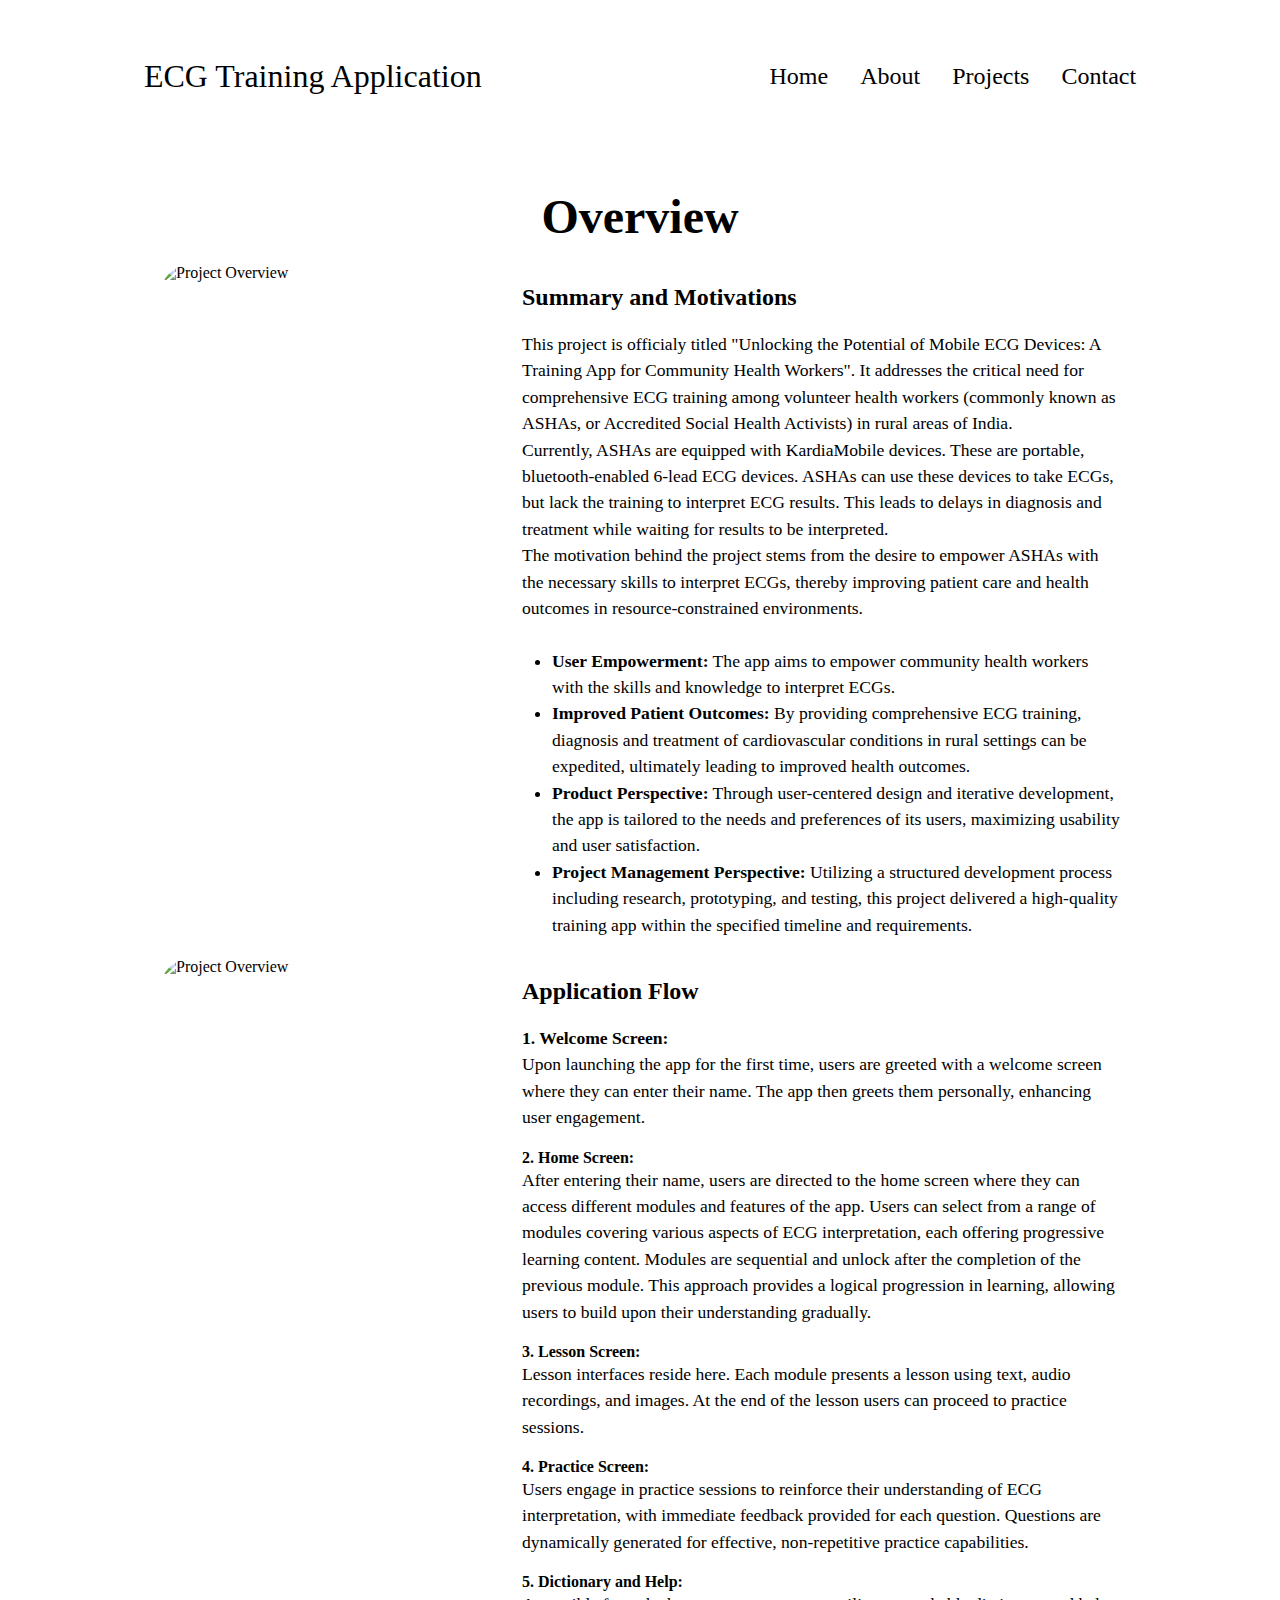
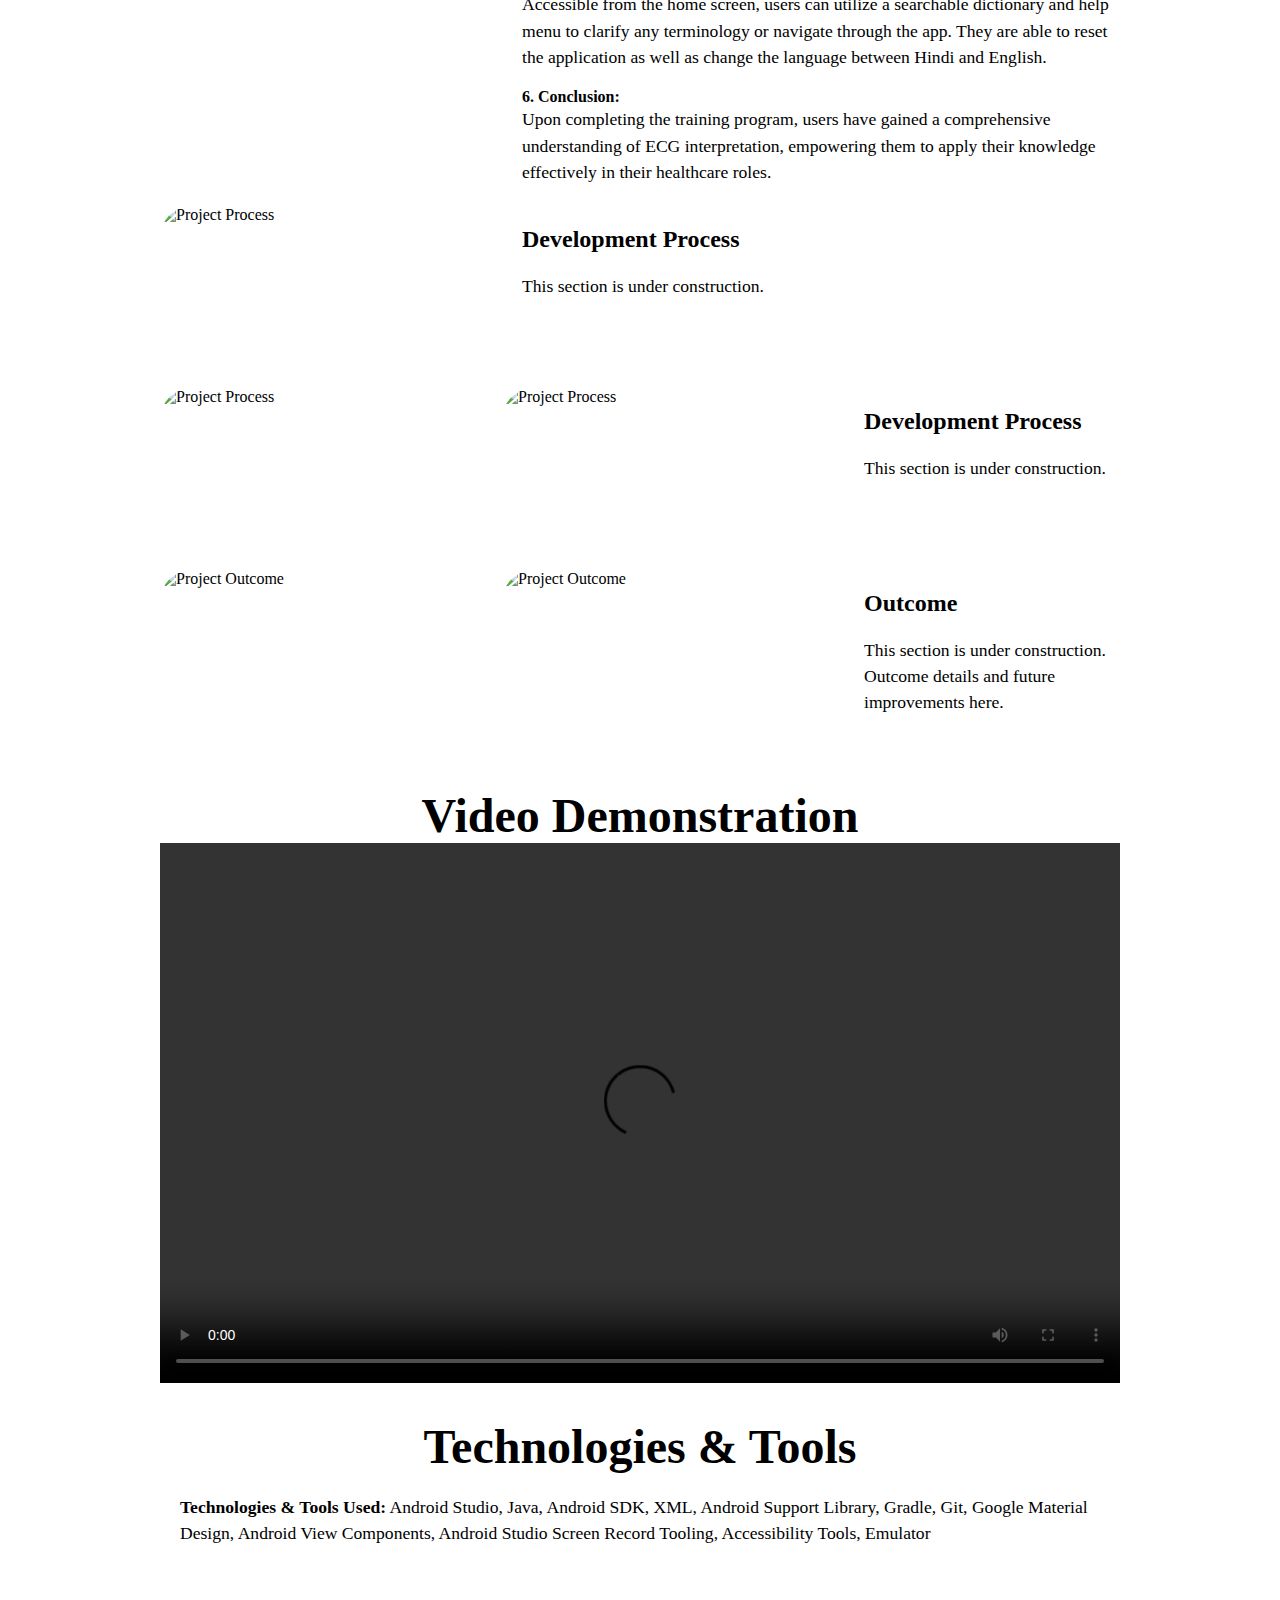
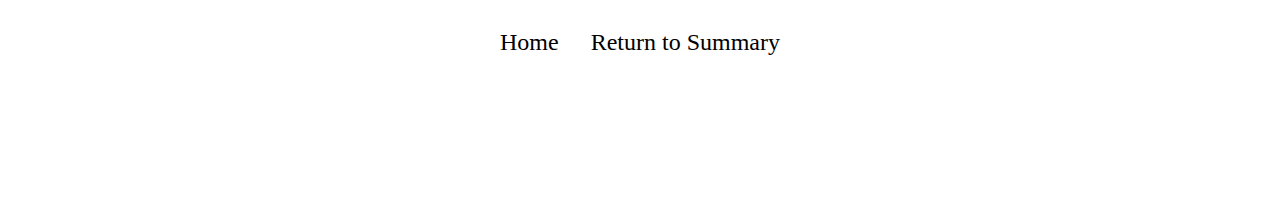
==== cvd.html @ 4362ef76 "Add CVD Page" ====
<!-- ----------------- -->
<!-- CVD Project          -->
<!-- ----------------- -->

<!DOCTYPE html>
<html lang="en">

<head>
    <meta charset="UTF-8">
    <meta name="viewport" content="width=device-width, initial-scale=1.0">
    <title>ECG Training Application Project</title>
    <link rel="stylesheet" href="mediaqueries.css" />
    <link rel="stylesheet" href="style.css" />
</head>

<body>
    <header>
        <!-- Navigation Menu on Desktop -->
        <nav id="desktop-nav">
            <div class="logo">ECG Training Application</div>
            <div>
                <ul class="nav-links">
                    <li><a href="index.html#index">Home</a></li>
                    <li><a href="index.html#about">About</a></li>
                    <li><a href="index.html#projects">Projects</a></li>
                    <li><a href="index.html#contact">Contact</a></li>
                </ul>
            </div>
        </nav>
        <!-- Navigation Menu on Mobile, and Smaller Screens -->
        <nav id="hamburger-nav">
            <div class="hamburger-menu">
                <div class="hamburger-icon" onclick="toggleMenu()">
                    <span></span>
                    <span></span>
                    <span></span>
                </div>
                <div class="menu-links">
                    <li><a href="index.html#index">Home</a></li>
                    <li><a href="index.html#about">About</a></li>
                    <li><a href="index.html#projects">Projects</a></li>
                    <li><a href="index.html#contact">Contact</a></li>
                </div>
            </div>
        </nav>
    </header>
    <main>
        <!-- Introduction and Overview for the Project -->
        <section id="project-overview">
            <h1 class="title">Overview</h1>
            <!-- First Image and Text for Project Overview -->
            <div class="image-with-text">
                <img src="./assets/cvd/cvd-home.png" alt="Project Overview" class="project-phase-image" />
                <div class="project-text-container">
                    <h2>Summary and Motivations</h2>
                    <p>This project is officialy titled "Unlocking the Potential of Mobile ECG Devices: A Training App
                        for Community Health Workers".
                        It addresses the critical need for comprehensive ECG training among volunteer health workers
                        (commonly known as ASHAs, or
                        Accredited Social Health Activists) in rural areas of India.
                        <br>
                        Currently, ASHAs are equipped with KardiaMobile devices. These are portable, bluetooth-enabled
                        6-lead
                        ECG devices. ASHAs can use these devices to take ECGs, but lack the training to interpret ECG
                        results. This leads to delays in
                        diagnosis and treatment while waiting for results to be interpreted. <br>

                        The motivation behind the project stems from the desire to empower ASHAs with the necessary
                        skills to interpret
                        ECGs, thereby improving patient care and health outcomes in resource-constrained environments.
                        <br> <br>

                    <ul>
                        <li><strong>User Empowerment:</strong> The app aims to empower community health workers with the
                            skills and knowledge to interpret ECGs.</li>
                        <li><strong>Improved Patient Outcomes:</strong> By providing comprehensive ECG training,
                            diagnosis and treatment of cardiovascular conditions in rural settings can be expedited,
                            ultimately leading to improved health outcomes.</li>
                        <li><strong>Product Perspective:</strong> Through user-centered design and iterative
                            development, the app is tailored to the needs and preferences of its users, maximizing
                            usability and user satisfaction.</li>
                        <li><strong>Project Management Perspective:</strong> Utilizing a structured development process
                            including research, prototyping, and testing, this project delivered a high-quality training
                            app within the specified timeline and requirements.</li>
                    </ul>


                    </p>
                </div>
            </div>
            <!-- Second Image and Text for Project Overview -->
            <div class="image-with-text">
                <img src="./assets/cvd/cvd-app-flow.png" alt="Project Overview" class="project-phase-image" />
                <div class="project-text-container">
                    <h2>Application Flow</h2>
                    <p>
                        <strong>1. Welcome Screen:</strong>
                    <p>Upon launching the app for the first time, users are greeted with a welcome screen where they can
                        enter their name. The app then greets them personally, enhancing user engagement.</p>
                    <br>
                    <strong>2. Home Screen:</strong>
                    <p>After entering their name, users are directed to the home screen where they can access different
                        modules and features of the app.
                        Users can select from a range of modules covering various aspects of ECG interpretation, each
                        offering progressive learning content.
                        Modules are sequential and unlock after the completion of the previous module. This approach
                        provides a logical progression in learning,
                        allowing users to build upon their understanding gradually.</p>
                    </p>
                    <br>
                    <strong>3. Lesson Screen:</strong>
                    <p>Lesson interfaces reside here. Each module presents a lesson using text, audio recordings, and
                        images. At the end of the lesson users
                        can proceed to practice sessions.
                    </p>
                    <br>
                    <strong>4. Practice Screen:</strong>
                    <p>Users engage in practice sessions to reinforce their understanding of ECG interpretation, with
                        immediate feedback provided for each question.
                        Questions are dynamically generated for effective, non-repetitive practice capabilities.
                    </p>
                    <br>
                    <strong>5. Dictionary and Help:</strong>
                    <p>Accessible from the home screen, users can utilize a searchable dictionary and help menu to
                        clarify any terminology or navigate through the app.
                        They are able to reset the application as well as change the language between Hindi and English.
                    </p>
                    <br>
                    <strong>6. Conclusion:</strong>
                    <p>Upon completing the training program, users have gained a comprehensive understanding of ECG
                        interpretation, empowering them to apply their knowledge effectively in their healthcare roles.
                    </p>
                    </p>
                </div>
            </div>


            <!-- Process for the Project -->
            <div class="image-with-text">
                <img src="./assets/cvd/cvd-main.png" alt="Project Process" class="project-phase-image" />
                <div class="project-text-container">
                    <h2>Development Process</h2>
                    <p>This section is under construction.</p>
                </div>
            </div>
            <div class="image-with-text">
                <img src="./assets/cvd/cvd-home-early-mockup.png" alt="Project Process" class="project-phase-image" />
                <img src="./assets/cvd/cvd-lesson-mockup.png" alt="Project Process" class="project-phase-image" />
                <div class="project-text-container">
                    <h2>Development Process</h2>
                    <p>This section is under construction.</p>
                </div>
            </div>

            <!-- Outcome for the Project -->
            <div class="image-with-text">
                <img src="./assets/cvd/cvd-practice.png" alt="Project Outcome" class="project-phase-image" />
                <img src="./assets/cvd/cvd-dictionary.png" alt="Project Outcome" class="project-phase-image" />
                <div class="project-text-container">
                    <h2>Outcome</h2>
                    <p>This section is under construction. Outcome details and future improvements here.

                    </p>
                </div>
            </div>
        </section>

        <!-- Video Demonstration of CVD -->
        <section id="video">
            <h1 class="title">Video Demonstration</h1>

            <div class="video-container">
                <video controls>
                    <source src="./assets/cvd/cvd-video.mov" type="video/mov" class="video">
                </video>
            </div>
        </section>


        <section id="technologies">
            <h1 class="title">Technologies & Tools</h1>
            <div class="image-with-text">
                <!-- Technologies & Tools List -->

                <div class="project-text-container">
                    <p><strong>Technologies & Tools Used:</strong> Android Studio, Java, Android SDK,
                        XML, Android Support Library, Gradle, Git, Google Material Design, Android View Components,
                        Android Studio Screen Record Tooling, Accessibility Tools, Emulator</p>
                </div>
            </div>
        </section>
    </main>
    <footer>
        <nav>
            <div class="nav-links-container">
                <ul class="nav-links">
                    <li><a href="index.html#index">Home</a></li>
                    <li><a href="#project-overview">Return to Summary</a></li>
                </ul>
            </div>
        </nav>
    </footer>
    <script src="script.js"></script>
</body>

</html>
---- mediaqueries.css ----
@media screen and (max-width: 1400px) {
  #profile {
    margin-bottom: 6rem;
  }
}

@media screen and (max-width: 1200px) {
  #desktop-nav {
    display: none;
  }
  #hamburger-nav {
    display: flex;
  }
  #experience,
  .experience-details-container {
    margin-top: 2rem;
  }
  #profile,
  .section-container {
    display: block;
    margin-bottom: 15vh;
  }
  .arrow {
    display: none;
  }
  section,
  .section-container {
    height: fit-content;
  }
  section {
    margin: 0 5%;
  }
  .section__pic-container {
    width: 275px;
    height: 275px;
    margin: 0 auto 2rem;
  }
  .about-containers {
    margin-top: 0;
  }
}

/* Mobile Devices */
@media screen and (max-width: 600px) {
  #desktop-nav {
    display: none;
  }
  hamburger-nav {
    display: flex;
  }
  #contact,
  footer {
    height: 40vh;
  }
  #profile {
    height: 83vh;
    margin-bottom: 15vh;
  }
  h1.title {
    text-align: center;
  }

  article {
    font-size: 1rem;
  }
  footer nav {
    height: fit-content;
    margin-bottom: 2rem;
  }
  .about-containers,
  .contact-info-upper-container,
  .btn-container {
    flex-wrap: wrap;
    
  }
  .contact-info-container {
    margin: 0;
  }
  .contact-info-container p,
  .nav-links li a {
    font-size: 1rem;
  }
  .section__pic-container, .image-with-text {
    justify-content:center;
  }
  .experience-sub-title {
    font-size: 1.25rem;
  }
  .logo {
    font-size: 1.5rem;
  }
  .nav-links {
    flex-direction: column;
    gap: 0.5rem;
    text-align: center;
  }
  .section__text__p2 {
    font-size: 1.25rem;
  }
  
  .project-text-container {
    margin-top: 1rem;
    min-width: 80vw;
    max-width: 90vw;
    justify-content: center;
  }

   

  
}
---- style.css ----
/* GENERAL */

@import url("https://fonts.googleapis.com/css2?family=Poppins:wght@300;400;500;600&display=swap");

* {
  margin: 0;
  padding: 0;
}

body {
}

html {
  scroll-behavior: smooth;
}

p {
  color: rgb(85, 85, 85);
}

.italic-text {
  font-style: italic;
}


/* TRANSITION */

a,
.btn {
  transition: all 300ms ease;
}

/* DESKTOP NAV */

nav,
.nav-links {
  display: flex;
}

nav {
  justify-content: space-around;
  align-items: center;
  height: 17vh;
}

.nav-links {
  gap: 2rem;
  list-style: none;
  font-size: 1.5rem;
}

a {
  color: black;
  text-decoration: none;
  text-decoration-color: white;
}

a:hover {
  color: grey;
  text-decoration: underline;
  text-underline-offset: 1rem;
  text-decoration-color: rgb(181, 181, 181);
}

.logo {
  font-size: 2rem;
}

.logo:hover {
  cursor: default;
}

/* HAMBURGER MENU */

#hamburger-nav {
  display: none;
}

.hamburger-menu {
  position: relative;
  display: inline-block;
}

.hamburger-icon {
  display: flex;
  flex-direction: column;
  justify-content: space-between;
  height: 24px;
  width: 30px;
  cursor: pointer;
}

.hamburger-icon span {
  width: 100%;
  height: 2px;
  background-color: black;
  transition: all 0.3 ease-in-out;
}

.menu-links {
  position: absolute;
  top: 100%;
  right: 0;
  background-color: white;
  width: fit-content;
  max-height: 0;
  overflow: hidden;
  transition: all 0.3 ease-in-out;
}

.menu-links a {
  display: block;
  padding: 10px;
  text-align: center;
  font-size: 1.5rem;
  color: black;
  text-decoration: none;
  transition: all 0.3 ease-in-out;
}

.menu-links li {
  list-style: none;
}

.menu-links.open {
  max-height: 300px;
}

.hamburger-icon.open span:first-child {
  transform: rotate(45deg) translate(10px, 5px);
}

.hamburger-icon.open span:nth-child(2) {
  opacity: 0;
}

.hamburger-icon.open span:last-child {
  transform: rotate(-45deg) translate(10px, -5px);
}

.hamburger-icon span:first-child {
  transform: none;
}

.hamburger-icon span:first-child {
  opacity: 1;
}

.hamburger-icon span:first-child {
  transform: none;
}

/* SECTIONS */

section {
  padding-top: 4vh;
  /* height: 96vh; */
  margin: 0 10rem;
  box-sizing: border-box;
  min-height: fit-content;
}



.section-container {
  display: flex;
}

/* PROFILE SECTION */

#profile {
  display: flex;
  justify-content: center;
  gap: 5rem;
  /* height: 80vh; */
}

.section__pic-container {
  display: flex;
  height: 400px;
  width: 400px;
  margin: auto 0;
}

.section__text {
  align-self: center;
  text-align: center;
}

.section__text p {
  font-weight: 600;
}

.section__text__p1 {
  text-align: center;
}

.section__text__p2 {
  font-size: 1.75rem;
  margin-bottom: 1rem;
}

/* Used for Headers in Sections: Bold, Centered Text */
.title {
  font-size: 3rem;
  text-align: center;
}

#socials-container {
  display: flex;
  justify-content: center;
  margin-top: 1rem;
  gap: 1rem;
}

/* ICONS */

.icon {
  cursor: pointer;
  height: 2rem;
}

/* BUTTONS */

.btn-container {
  display: flex;
  justify-content: center;
  gap: 1rem;
}

.btn {
  font-weight: 600;
  transition: all 300ms ease;
  padding: 1rem;
  width: 8rem;
  border-radius: 2rem;
}

.btn-color-1,
.btn-color-2 {
  border: rgb(53, 53, 53) 0.1rem solid;
}

.btn-color-1:hover,
.btn-color-2:hover {
  cursor: pointer;
}

.btn-color-1,
.btn-color-2:hover {
  background: rgb(53, 53, 53);
  color: white;
}

.btn-color-1:hover {
  background: rgb(0, 0, 0);
}

.btn-color-2 {
  background: none;
}

.btn-color-2:hover {
  border: rgb(255, 255, 255) 0.1rem solid;
}

.btn-container {
  gap: 1rem;
}

/* ABOUT SECTION */

#about {
  position: relative;
}

.about-containers {
  gap: 2rem;
  margin-bottom: 2rem;
  margin-top: 2rem;
}

.about-details-container {
  justify-content: center;
  flex-direction: column;
}

.about-containers,
.about-details-container {
  display: flex;
}


.about-pic {
  border-radius: 2rem;
}

.arrow {
  position: absolute;
  right: -5rem;
  bottom: 2.5rem;
}

.details-container {
  padding: 1.5rem;
  flex: auto;
  background: white;
  border-radius: 2rem;
  border: rgb(53, 53, 53) 0.1rem solid;
  border-color: rgb(163, 163, 163);
  text-align: center;
}

.section-container {
  gap: 4rem;
  height: 80%;
}

.section__pic-container {
  height: 400px;
  width: 400px;
  margin: auto 0;
  
}

/* EXPERIENCE SECTION */

#experience {
  position: relative;
}

.experience-sub-title {
  color: rgb(85, 85, 85);
  font-weight: 600;
  font-size: 1.75rem;
  margin-bottom: 2rem;
}

.details-container-exp {
  padding: 1.5rem;
  flex: auto;
  background: white;
  border-radius: 2rem;
  border: rgb(53, 53, 53) 0.1rem solid;
  border-color: rgb(163, 163, 163);
  text-align: center;
}

.experience-details-container {
  display: flex;
  justify-content: center;
  flex-direction: row;
  align-content: flex-end;
}


.article-container {
  display: flex;
  text-align: initial;
  flex-wrap: wrap;
  flex-direction: row;
  gap: 2.5rem;
  justify-content: flex-start;
  align-items: normal;
  align-content: flex-start;
}


article {
  display: flex;
  width: 10rem;
  justify-content: left;
  gap: 0.5rem;
}

article .icon {
  cursor: default;
}

/* PROJECTS SECTION */

#projects {
  position: relative;
}

.color-container {
  border-color: rgb(163, 163, 163);
  background: rgb(250, 250, 250);
}

.project-img {
  border-radius: 2rem;
  width: 100%;
  height: 100%;
}

.project-title {
  margin: 1rem;
  color: black;
}

.project-btn {
  color: black;
  border-color: rgb(163, 163, 163);
}

/* CONTACT */

#contact {
  display: flex;
  justify-content: center;
  flex-direction: column;
  height: 70vh;
}

.contact-info-upper-container {
  display: flex;
  justify-content: center;
  border-radius: 2rem;
  border: rgb(53, 53, 53) 0.1rem solid;
  border-color: rgb(163, 163, 163);
  background: (250, 250, 250);
  margin: 2rem auto;
  padding: 0.5rem;
}

.contact-info-container {
  display: flex;
  align-items: center;
  justify-content: center;
  gap: 0.5rem;
  margin: 1rem;
}

.contact-info-container p {
  font-size: larger;
}

.contact-icon {
  cursor: default;
}

.email-icon {
  height: 2.5rem;
}

/* FOOTER SECTION */

footer {
  height: 26vh;
  margin: 0 1rem;
}

footer p {
  text-align: center;
}

/* PROJECT PAGES */

/* Side by Side Image and Text Container */
.image-with-text {
  margin-top: 20px;
  margin-bottom: 20px;
  display: flex;
  flex-wrap: wrap;
  flex-direction: row;
}

.project-phase-image {
  border-radius: 2rem;
  max-width: 100%;
  max-height: 80vh;
  /* Set default aspect ratio */
  min-width: 38vh; /* 2:1 aspect ratio for Pixel 2 */
  min-height: 18vh; /* Corresponds to a 2:1 aspect ratio */
}

.square-image {
  /* For square images */
  padding-top: 100%; /* 1:1 aspect ratio */
}


.project-text-container {
  flex: 1;
  /* Allow the text container to grow to fill available space */
  margin-left: 20px;
  /* Adjust the spacing between image and text */
}

/* Project Body Text Container Styling */
.project-text-container p,
.project-text-container li {
  font-size: 1.10rem;
  line-height: 1.5;
  color: black;
}

.project-text-container li {
  font-size: 1.10rem;
  line-height: 1.5;
  color: black;
  margin-left: 30px;
}

/* Header for Project Text Container */
.project-text-container h2 {
  margin-top: 20px;
  font-size: 1.5rem;
  margin-bottom: 20px;
}

/* Video Styling and Responsive Resizing */
.video-container {
  position: relative;
  width: 100%;
  padding-top: 56.25%; /* 16:9 aspect ratio (9 / 16 * 100) */
  overflow: hidden;
}

.video-container video {
  position: absolute;
  top: 0;
  left: 0;
  width: 100%;
  height: 100%;
}
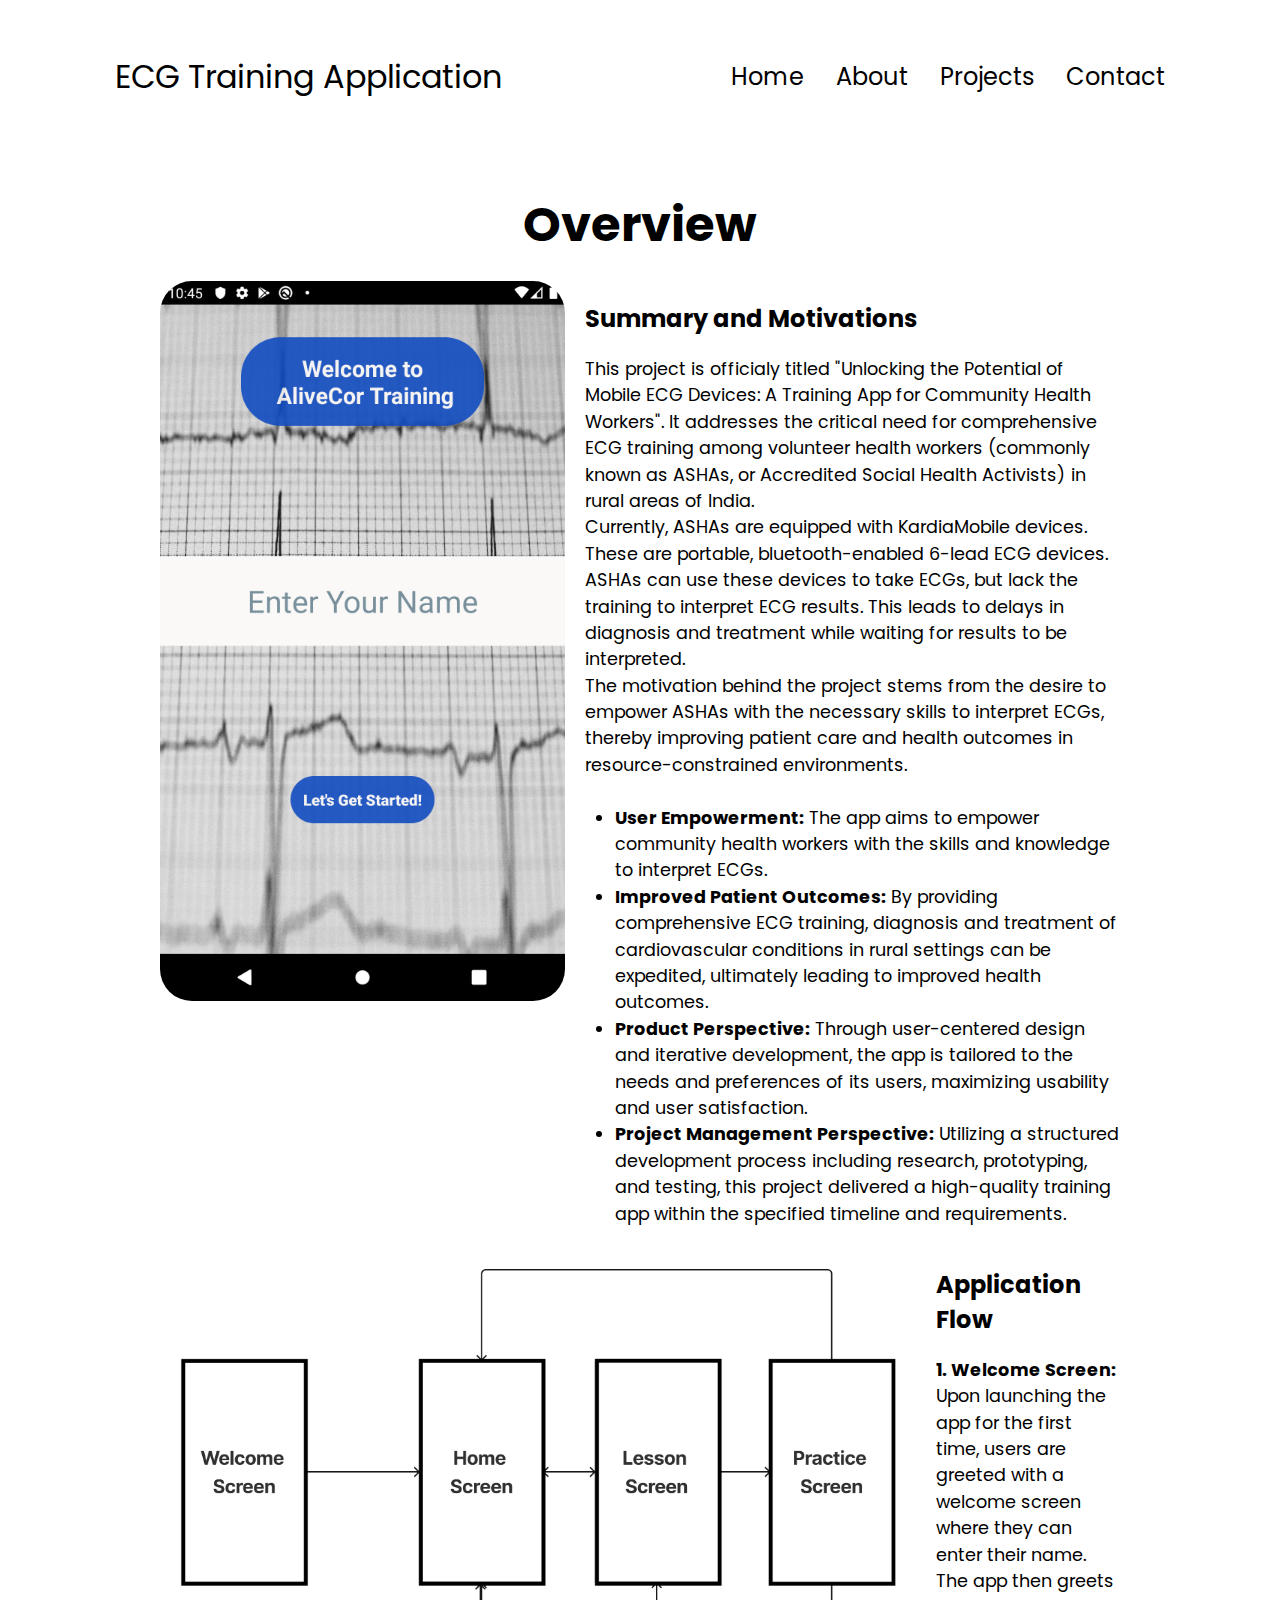
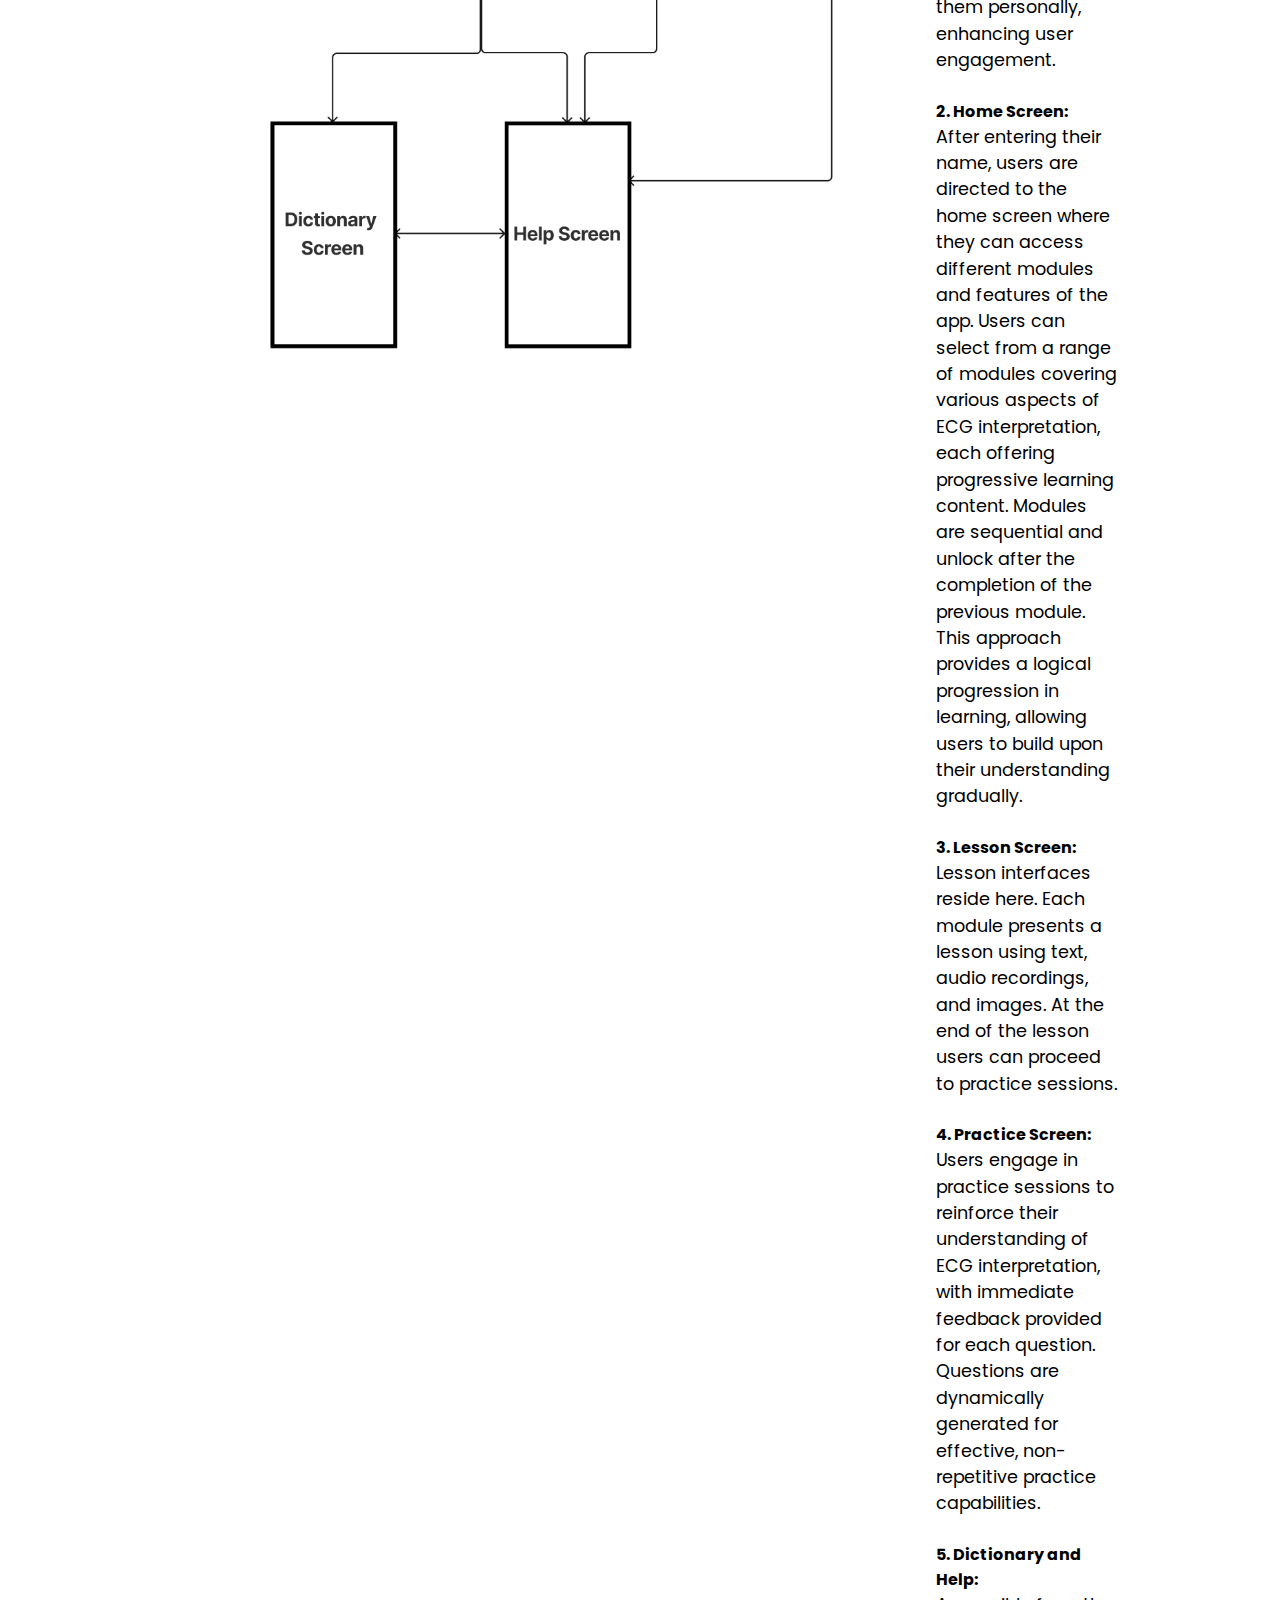
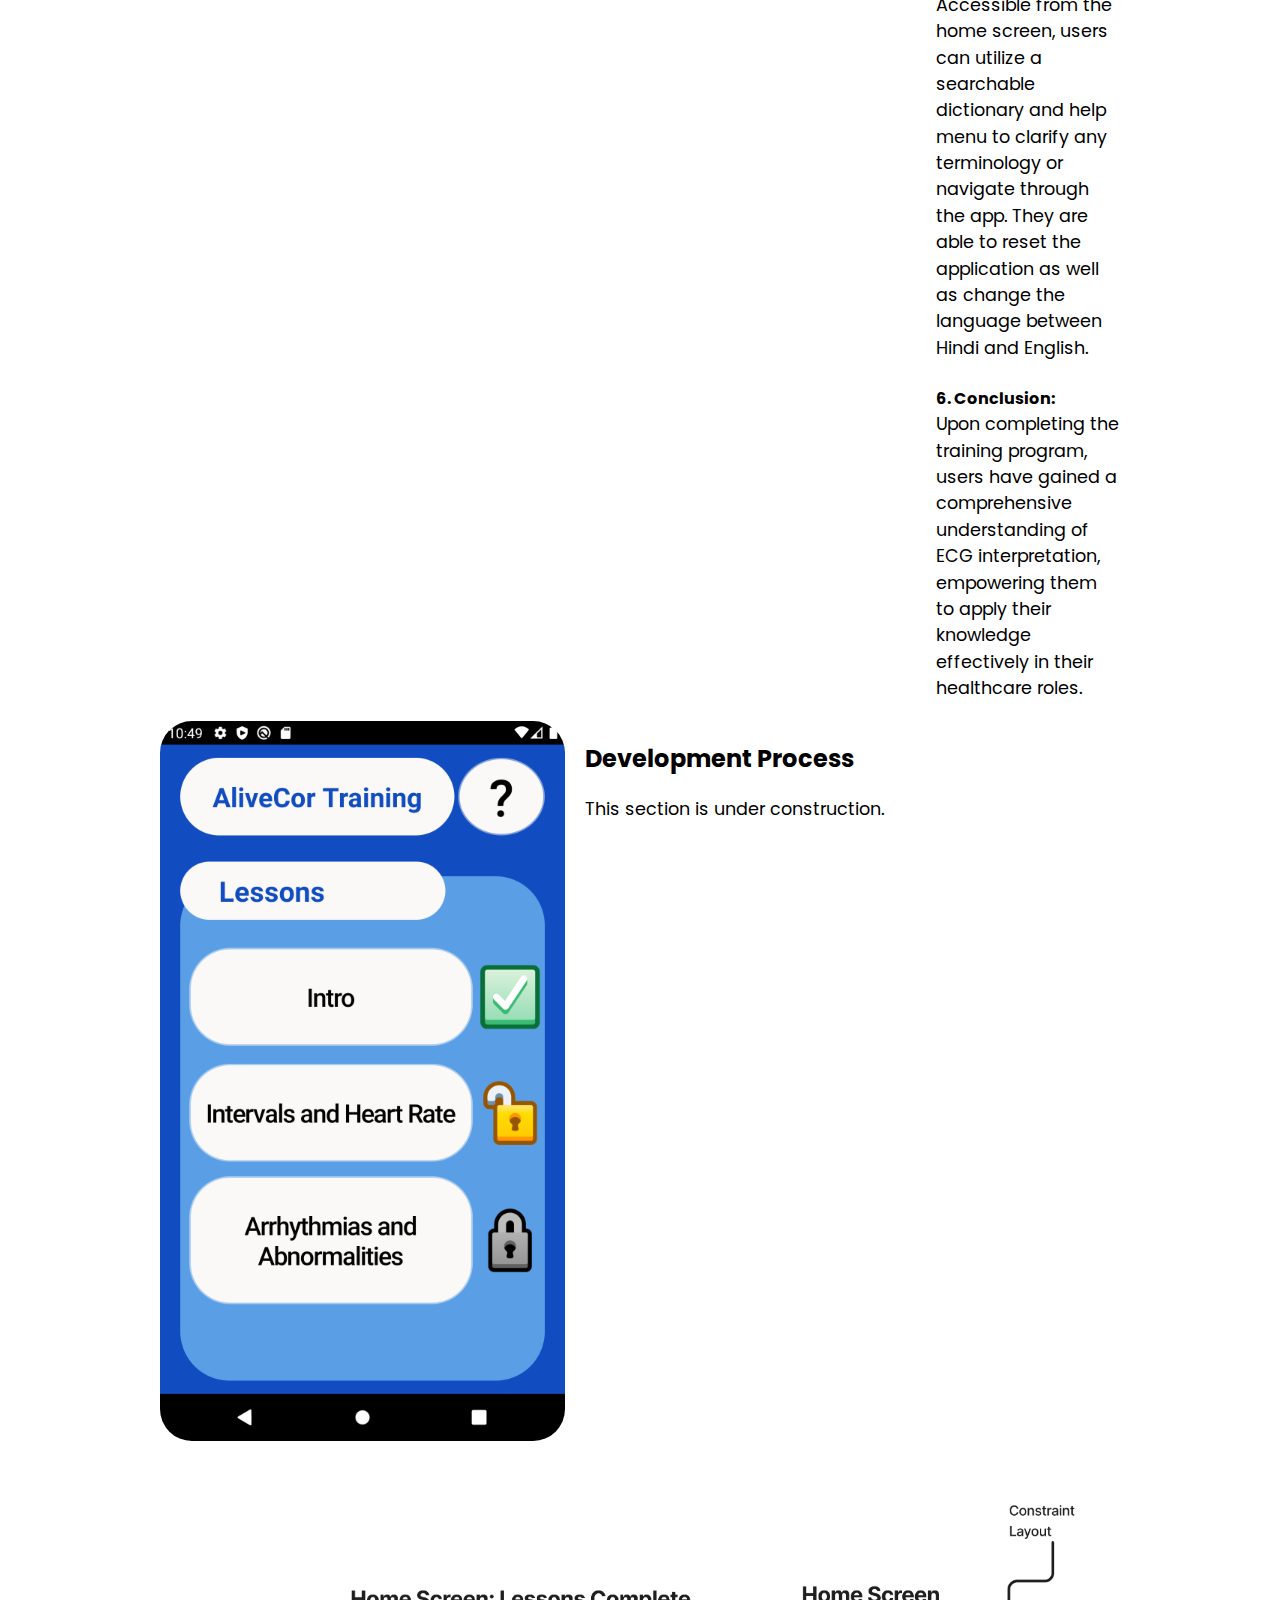
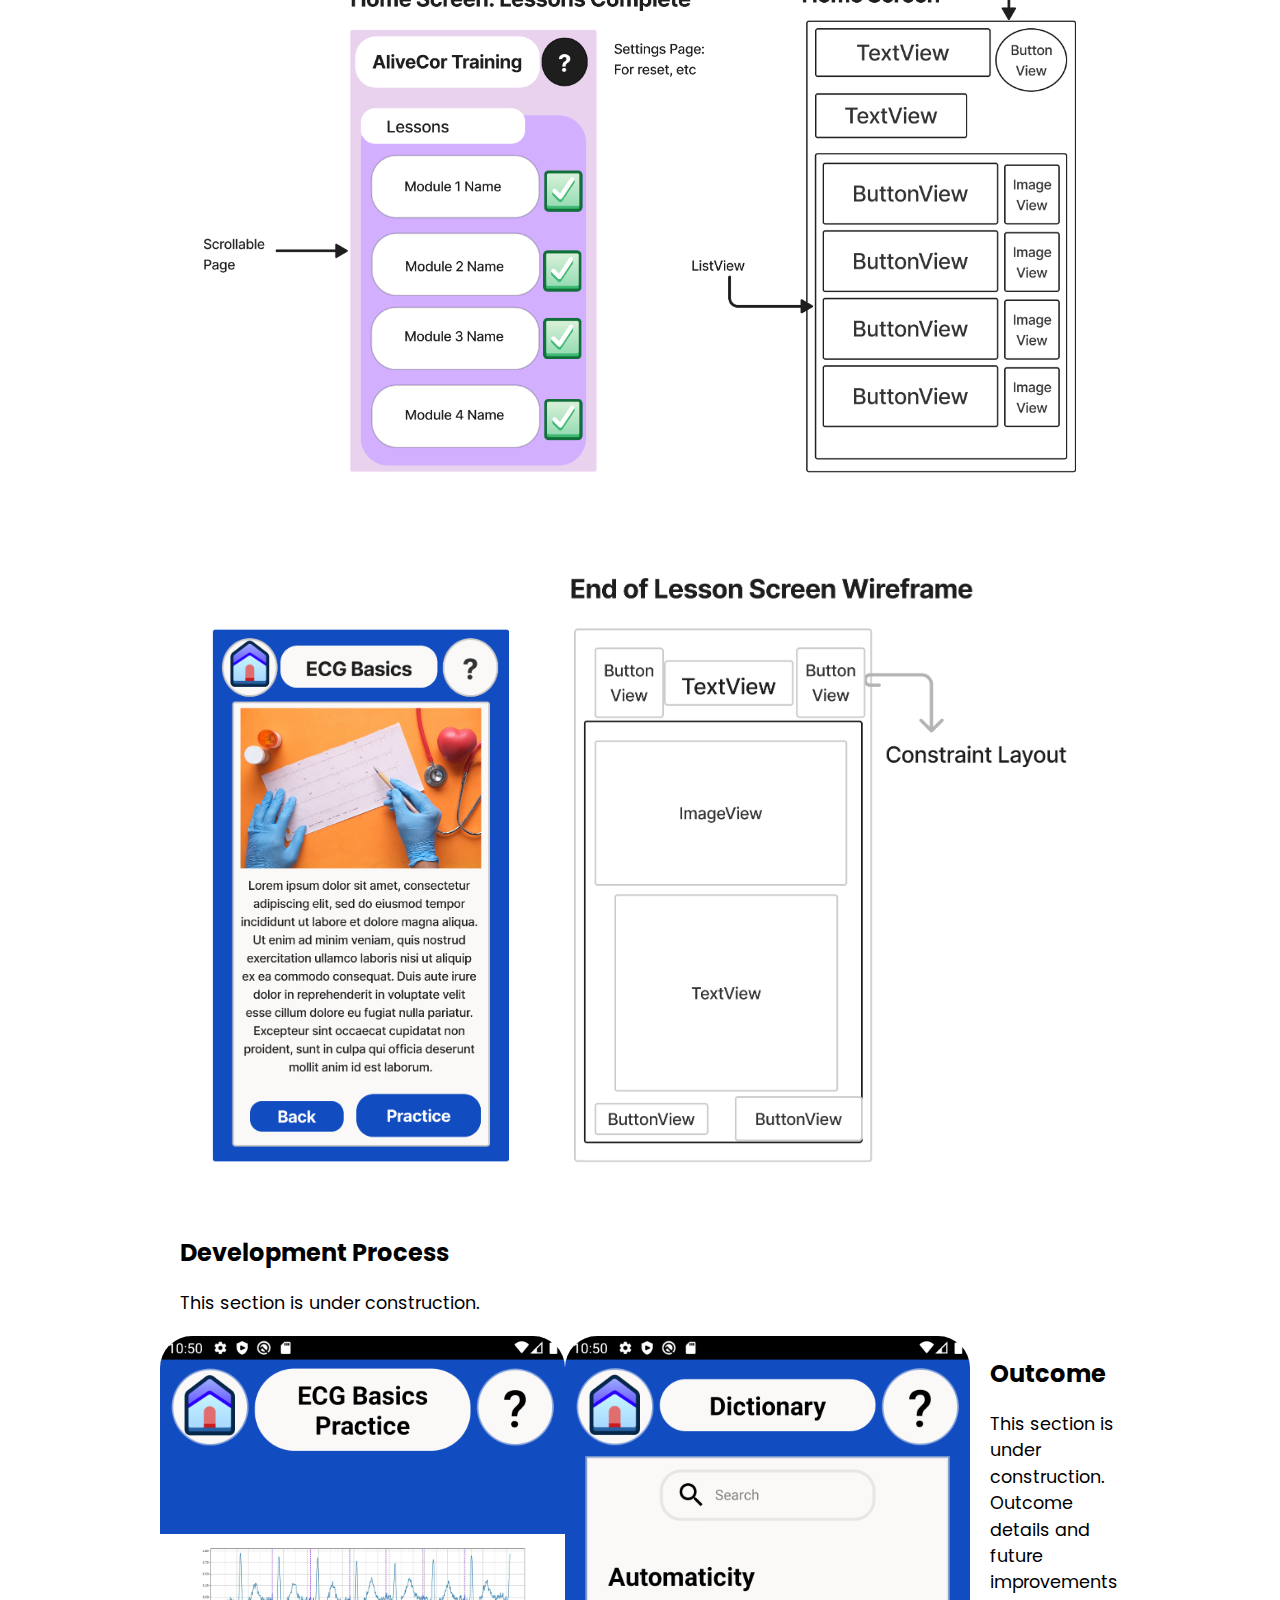
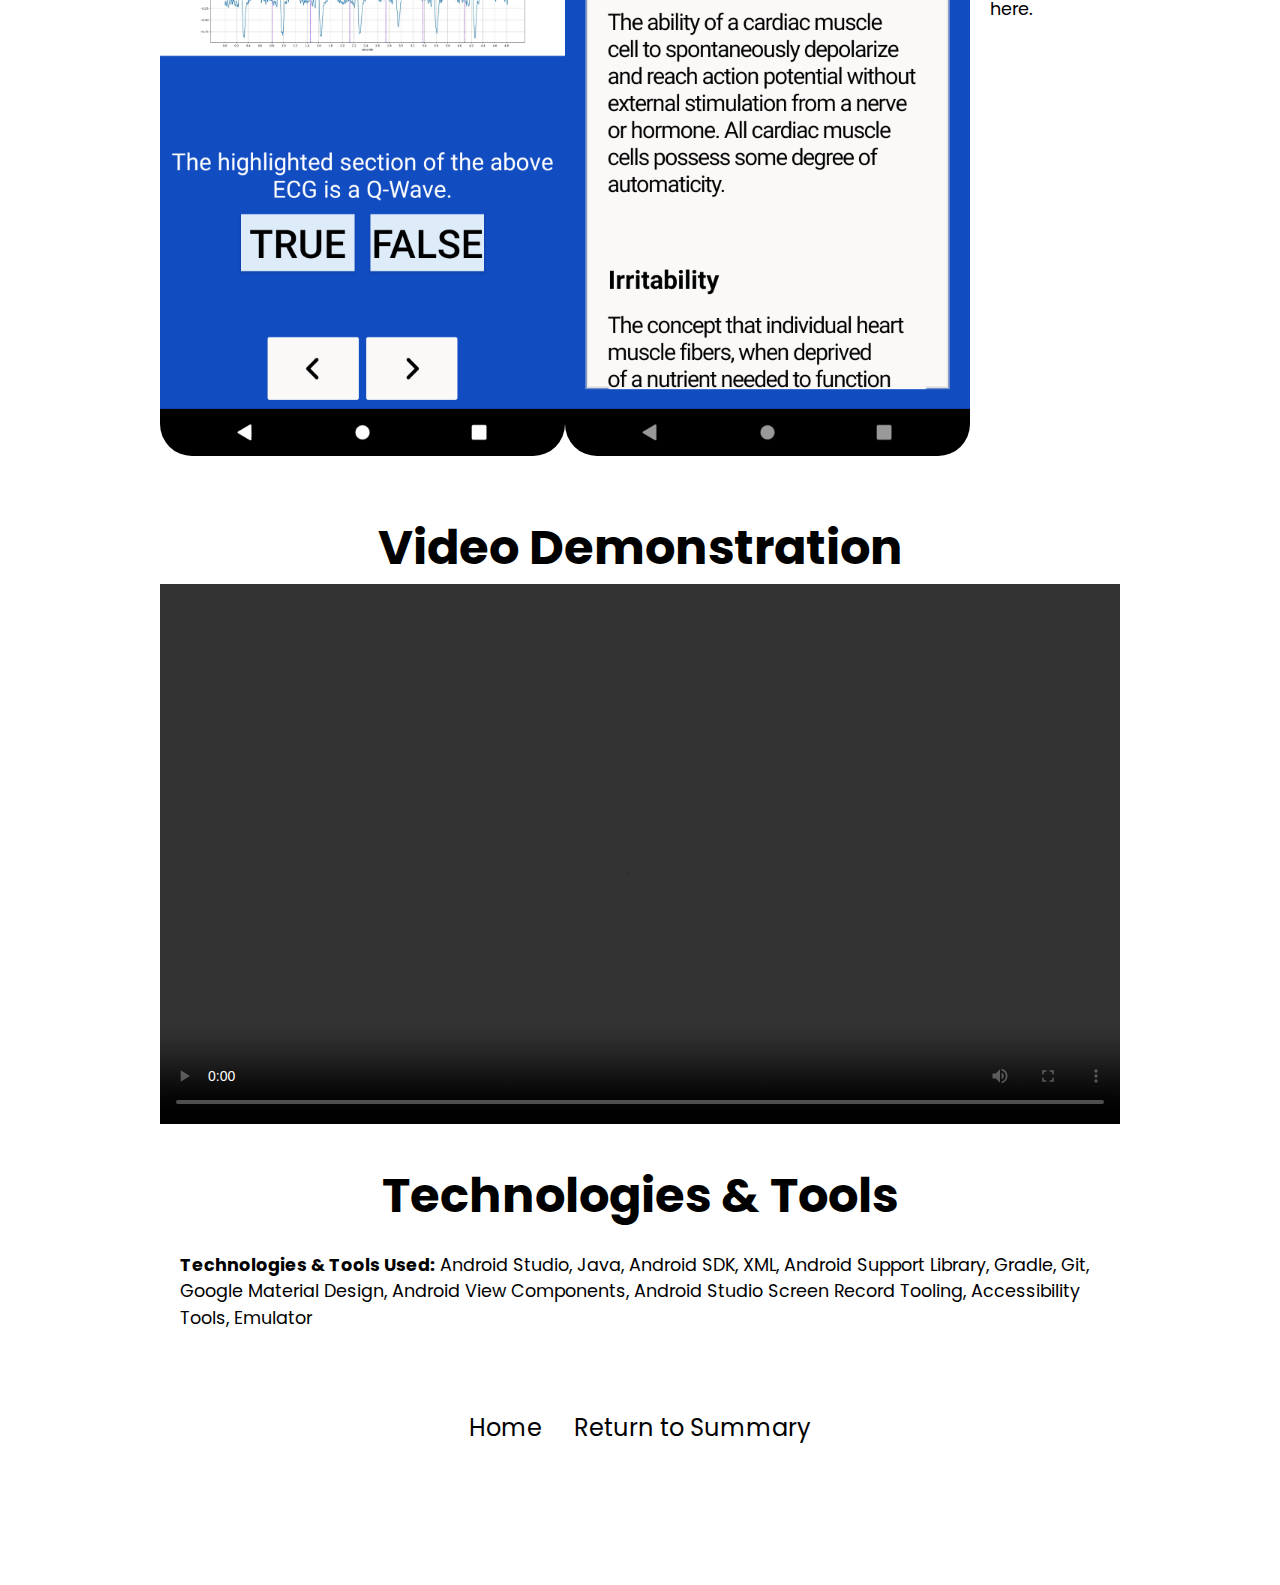
==== commit 11e97c67: "Update cvd.html" ====
--- a/cvd.html
+++ b/cvd.html
@@ -50,7 +50,7 @@
             <h1 class="title">Overview</h1>
             <!-- First Image and Text for Project Overview -->
             <div class="image-with-text">
-                <img src="./assets/cvd/cvd-home.png" alt="Project Overview" class="project-phase-image" />
+                <img src="./Assets/cvd/cvd-home.png" alt="Project Overview" class="project-phase-image" />
                 <div class="project-text-container">
                     <h2>Summary and Motivations</h2>
                     <p>This project is officialy titled "Unlocking the Potential of Mobile ECG Devices: A Training App
@@ -90,7 +90,7 @@
             </div>
             <!-- Second Image and Text for Project Overview -->
             <div class="image-with-text">
-                <img src="./assets/cvd/cvd-app-flow.png" alt="Project Overview" class="project-phase-image" />
+                <img src="./Assets/cvd/cvd-app-flow.png" alt="Project Overview" class="project-phase-image" />
                 <div class="project-text-container">
                     <h2>Application Flow</h2>
                     <p>
@@ -137,15 +137,15 @@
 
             <!-- Process for the Project -->
             <div class="image-with-text">
-                <img src="./assets/cvd/cvd-main.png" alt="Project Process" class="project-phase-image" />
+                <img src="./Assets/cvd/cvd-main.png" alt="Project Process" class="project-phase-image" />
                 <div class="project-text-container">
                     <h2>Development Process</h2>
                     <p>This section is under construction.</p>
                 </div>
             </div>
             <div class="image-with-text">
-                <img src="./assets/cvd/cvd-home-early-mockup.png" alt="Project Process" class="project-phase-image" />
-                <img src="./assets/cvd/cvd-lesson-mockup.png" alt="Project Process" class="project-phase-image" />
+                <img src="./Assets/cvd/cvd-home-early-mockup.png" alt="Project Process" class="project-phase-image" />
+                <img src="./Assets/cvd/cvd-lesson-mockup.png" alt="Project Process" class="project-phase-image" />
                 <div class="project-text-container">
                     <h2>Development Process</h2>
                     <p>This section is under construction.</p>
@@ -154,8 +154,8 @@
 
             <!-- Outcome for the Project -->
             <div class="image-with-text">
-                <img src="./assets/cvd/cvd-practice.png" alt="Project Outcome" class="project-phase-image" />
-                <img src="./assets/cvd/cvd-dictionary.png" alt="Project Outcome" class="project-phase-image" />
+                <img src="./Assets/cvd/cvd-practice.png" alt="Project Outcome" class="project-phase-image" />
+                <img src="./Assets/cvd/cvd-dictionary.png" alt="Project Outcome" class="project-phase-image" />
                 <div class="project-text-container">
                     <h2>Outcome</h2>
                     <p>This section is under construction. Outcome details and future improvements here.
@@ -171,7 +171,7 @@
 
             <div class="video-container">
                 <video controls>
-                    <source src="./assets/cvd/cvd-video.mov" type="video/mov" class="video">
+                    <source src="./Assets/cvd/cvd-video.mov" type="video/mov" class="video">
                 </video>
             </div>
         </section>
--- a/style.css
+++ b/style.css
@@ -8,6 +8,7 @@
 }
 
 body {
+  font-family: "Poppins", sans-serif;
 }
 
 html {
